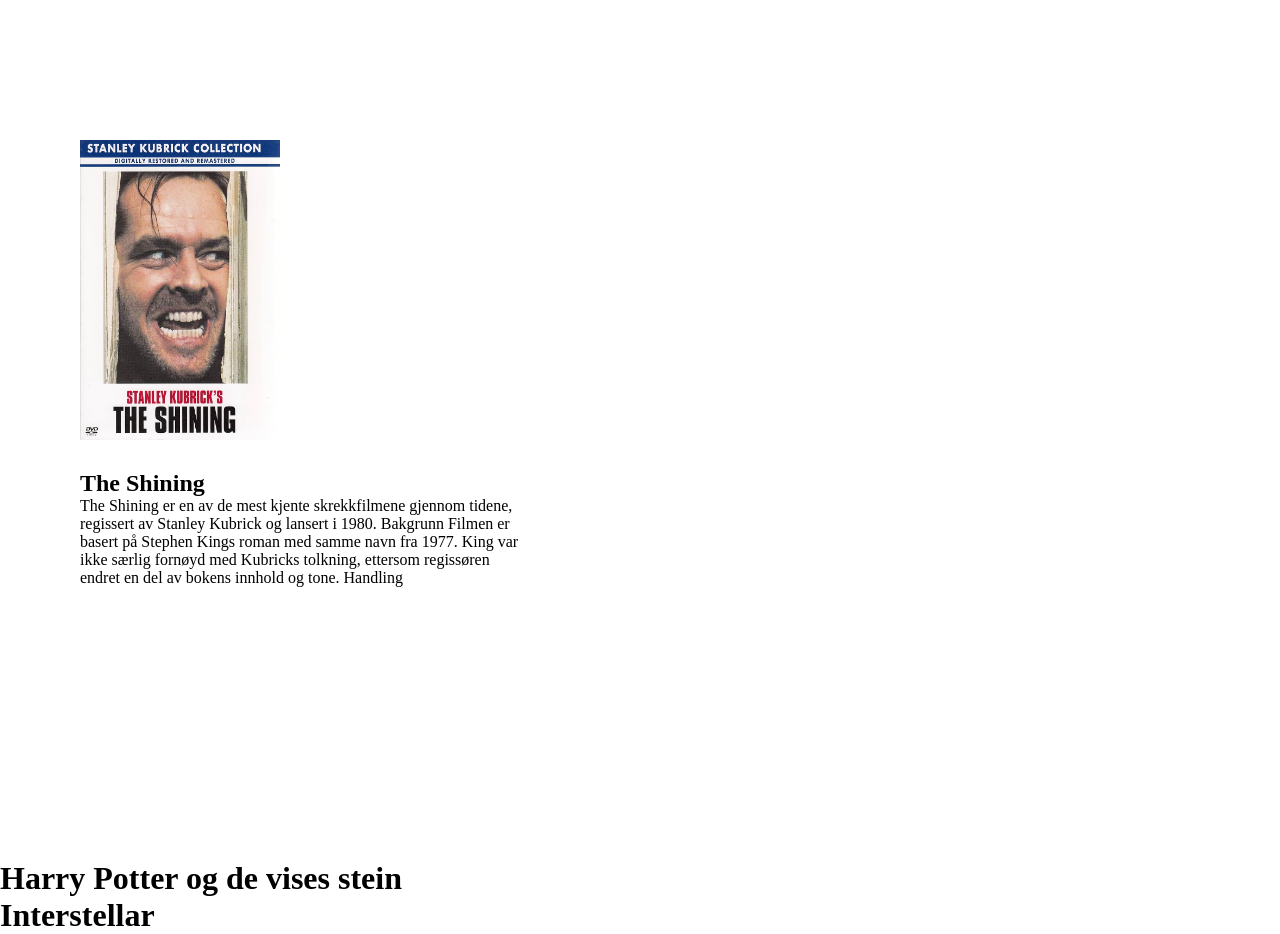
==== anbefalinger.html @ a27c8463 "the shining" ====
<!DOCTYPE html>
<html lang="en">
<head>
  <meta charset="UTF-8">
  <meta name="viewport" content="width=device-width, initial-scale=1.0">
  <link rel="stylesheet" href="style.css">
  <title>Anbefalinger</title>
</head>
<body>
  <section id="side4">
    <header></header>
  <div class="theshining">
  <img class="bildeside2" src="Bilder/theshining.jpg" alt="">
  <H1 class="overskrift2">The Shining</H1>
  <p>The Shining er en av de mest kjente skrekkfilmene gjennom tidene, regissert av Stanley Kubrick og lansert i 1980.
Bakgrunn
Filmen er basert på Stephen Kings roman med samme navn fra 1977. King var ikke særlig fornøyd med Kubricks tolkning, ettersom regissøren endret en del av bokens innhold og tone.
Handling</p>

<p class="displaynone">
Jack Torrance (Jack Nicholson) tar jobben som vintervakt på det avsides Overlook Hotel i Colorado, sammen med kona Wendy (Shelley Duvall) og sønnen Danny. Hotellet er stengt for sesongen, og familien er helt alene. Danny har en overnaturlig evne kalt «the shining» – han kan se syner og kommunisere telepatisk. Etter hvert begynner hotellets mørke fortid og overnaturlige krefter å bryte ned Jacks sinn, med katastrofale følger.
Ikoniske elementer

«Here's Johnny!»-scenen er blitt en av filmhistoriens mest siterte øyeblikk
De to tvillingjentene i gangen er et av skrekkfilmens mest gjenkjennelige bilder
Rommet 237 og sykkelturen gjennom hotellets korridorer
Labyrinten utenfor hotellet

Arv og innflytelse
Filmen regnes som et mesterverk innen psykologisk horror og har hatt enorm innflytelse på popkulturen. Kubricks bruk av Steadicam, symmetrisk komposisjon og atmosfærisk musikk er mye analysert og beundret. I 2019 kom oppfølgerfilmen Doctor Sleep, basert på Kings oppfølgerroman.</p>
  </div>
  </section>


  <h1>Harry Potter og de vises stein</h1>


  <h1>Interstellar</h1>
</body>
</html>
---- style.css ----
@import url('https://fonts.googleapis.com/css2?family=Playfair+Display:ital,wght@0,400..900;1,400..900&display=swap');

* {
  margin: 0;
  padding: 0;
  box-sizing: border-box;
}

img {
  width: 100%;
  display: block;
}

#side1 {
  background-color: #F8AD9D; 
  height: 100vh;
}
nav ul {
  display: flex;
  gap: 70px;
}

nav li {
  list-style: none;
  color: #F08080;
   text-shadow: 1px 2px 8px rgba(180, 60, 60, 0.25);
}

nav a {
  color: white;
}

nav {
  font-size: 20px;
  
}

header {
  color: white;
  padding: 30px;
}

header .container {
  display: flex;
  justify-content: space-between;
  align-items: center;
  font-family: "playwrite";
}

.container {
  max-width: 800px;
  margin: auto;
}

.bilde {
  width: 200px;
  
}

#side2 {
  height: 100vh;
  background-color: #FBC4AB;
}

#side3 {
  height: 100vh;
  background-color: #FFDAB9;
}
.bilder {
  height: 200px;
  width: 160px;
  flex-shrink: 0;
}
.scroll {
  display: flex;
  align-items: center;
  max-width: 950px;
  margin: auto;
  overflow-x: auto;
  border: 2px solid white;
}

.overskrift {
  color:#F08080; 
  justify-content:center ;
  text-align: center;
  font-size: 70px;
  font-family: "Playfair-Display";
  margin-top: 60px;
  margin-bottom: 80px;
  text-shadow: 1px 2px 8px rgba(180, 60, 60, 0.25);
}

.anbefal {
  font-size: 60px;
  justify-content: center;
  text-align: center;
  padding: 50px;
  color:#F08080;
}

.filmer {
  display: flex;
  justify-content: center;
  align-items: center;
  gap: 40px;
  margin-top: 80px;
}

.film {
  width: 300px;
  height: 400px;
  background-color:#FFDAB9;
  border-radius: 20px;
  justify-content: center;
  align-items: center;
  text-align: center;
  color:#F08080; 
}

.film:hover {
  transform: scale(1.08);
}
.favfilm {
  height: 300px;
  width: 200px;
  margin: auto;
  margin-top: 40px;
}

h3 {
  margin-top: 20px;
}

.theshining{
  width: 600px;
  height: 600px;
  margin-bottom: 200px;
  padding: 80px;
  
}
.bildeside2 {
  height: 300px;
  width:200px
}
.overskrift2 {
  margin-top: 30px;
}

.displaynone {
  display: none;
}
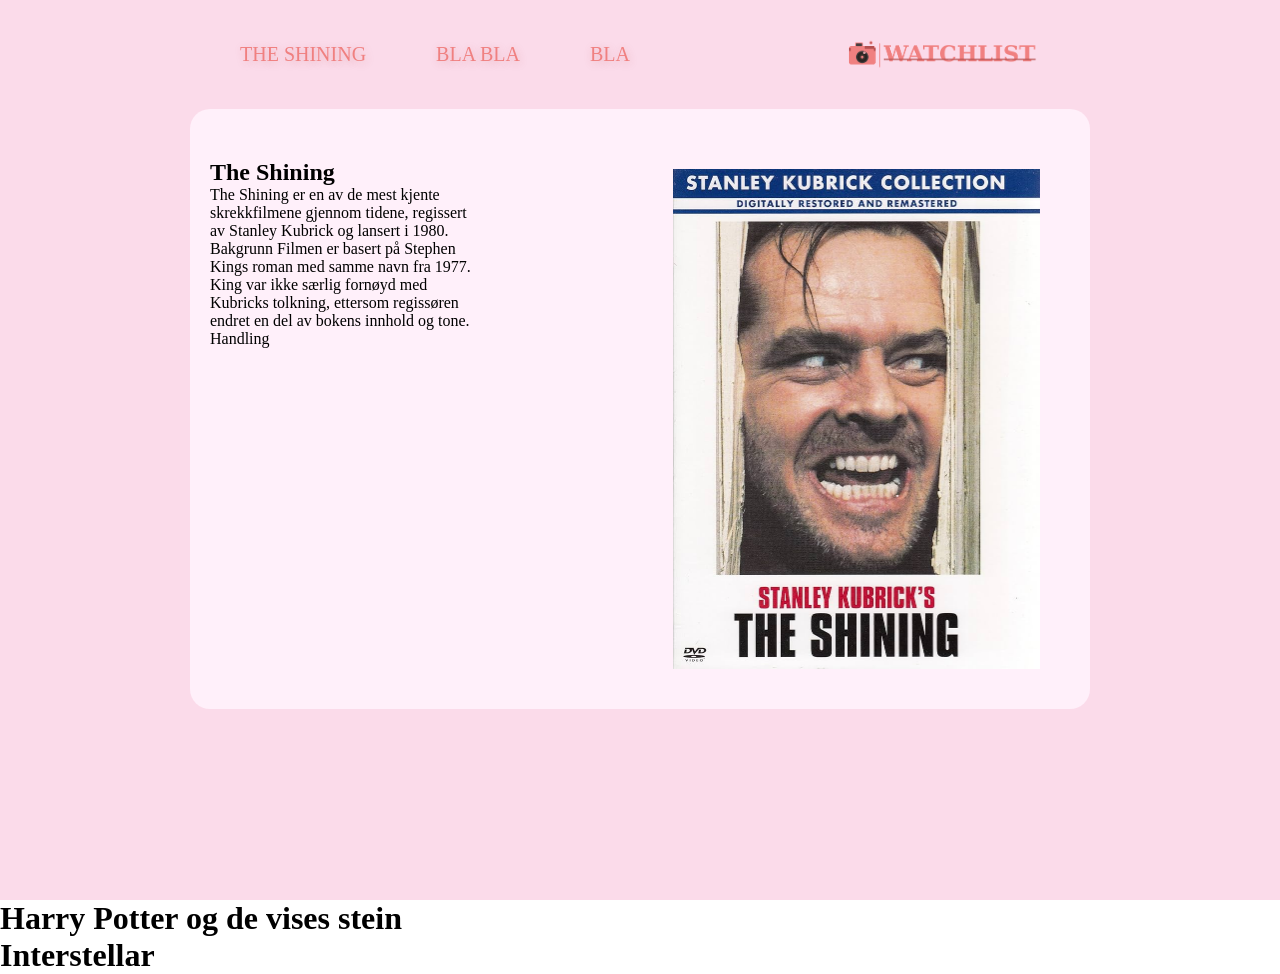
==== commit ab21834e: "the shining" ====
--- a/anbefalinger.html
+++ b/anbefalinger.html
@@ -1,40 +1,66 @@
-<!DOCTYPE html>
+<!doctype html>
 <html lang="en">
-<head>
-  <meta charset="UTF-8">
-  <meta name="viewport" content="width=device-width, initial-scale=1.0">
-  <link rel="stylesheet" href="style.css">
-  <title>Anbefalinger</title>
-</head>
-<body>
-  <section id="side4">
-    <header></header>
-  <div class="theshining">
-  <img class="bildeside2" src="Bilder/theshining.jpg" alt="">
-  <H1 class="overskrift2">The Shining</H1>
-  <p>The Shining er en av de mest kjente skrekkfilmene gjennom tidene, regissert av Stanley Kubrick og lansert i 1980.
-Bakgrunn
-Filmen er basert på Stephen Kings roman med samme navn fra 1977. King var ikke særlig fornøyd med Kubricks tolkning, ettersom regissøren endret en del av bokens innhold og tone.
-Handling</p>
+  <head>
+    <meta charset="UTF-8" />
+    <meta name="viewport" content="width=device-width, initial-scale=1.0" />
+    <link rel="stylesheet" href="style.css" />
+    <title>Anbefalinger</title>
+  </head>
+  <body>
+    <section id="side4">
+      <header>
+        <div class="container">
+          <nav>
+            <ul>
+              <li>THE SHINING</li>
+              <li>BLA BLA</li>
+              <li>BLA</li>
+            </ul>
+          </nav>
+          <div>
+            <img class="bilde" src="Bilder/watchlist_logo_pink.png" />
+          </div>
+        </div>
+      </header>
+      
+      <div class="theshining">
+        <div class="teksten">
+        <h1 class="overskrift2">The Shining</h1>
+        <p>
+          The Shining er en av de mest kjente skrekkfilmene gjennom tidene,
+          regissert av Stanley Kubrick og lansert i 1980. Bakgrunn Filmen er
+          basert på Stephen Kings roman med samme navn fra 1977. King var ikke
+          særlig fornøyd med Kubricks tolkning, ettersom regissøren endret en
+          del av bokens innhold og tone. Handling
+        </p>
+        
+        <p class="displaynone">
+          Jack Torrance (Jack Nicholson) tar jobben som vintervakt på det
+          avsides Overlook Hotel i Colorado, sammen med kona Wendy (Shelley
+          Duvall) og sønnen Danny. Hotellet er stengt for sesongen, og familien
+          er helt alene. Danny har en overnaturlig evne kalt «the shining» – han
+          kan se syner og kommunisere telepatisk. Etter hvert begynner hotellets
+          mørke fortid og overnaturlige krefter å bryte ned Jacks sinn, med
+          katastrofale følger. Ikoniske elementer «Here's Johnny!»-scenen er
+          blitt en av filmhistoriens mest siterte øyeblikk De to tvillingjentene
+          i gangen er et av skrekkfilmens mest gjenkjennelige bilder Rommet 237
+          og sykkelturen gjennom hotellets korridorer Labyrinten utenfor
+          hotellet Arv og innflytelse Filmen regnes som et mesterverk innen
+          psykologisk horror og har hatt enorm innflytelse på popkulturen.
+          Kubricks bruk av Steadicam, symmetrisk komposisjon og atmosfærisk
+          musikk er mye analysert og beundret. I 2019 kom oppfølgerfilmen Doctor
+          Sleep, basert på Kings oppfølgerroman.
+          
+        </p>
+        
+      </div>
+      <img class="bildeside2" src="Bilder/theshining.jpg" alt="" />
+      </div>
+    </section>
 
-<p class="displaynone">
-Jack Torrance (Jack Nicholson) tar jobben som vintervakt på det avsides Overlook Hotel i Colorado, sammen med kona Wendy (Shelley Duvall) og sønnen Danny. Hotellet er stengt for sesongen, og familien er helt alene. Danny har en overnaturlig evne kalt «the shining» – han kan se syner og kommunisere telepatisk. Etter hvert begynner hotellets mørke fortid og overnaturlige krefter å bryte ned Jacks sinn, med katastrofale følger.
-Ikoniske elementer
+    <h1>Harry Potter og de vises stein</h1>
 
-«Here's Johnny!»-scenen er blitt en av filmhistoriens mest siterte øyeblikk
-De to tvillingjentene i gangen er et av skrekkfilmens mest gjenkjennelige bilder
-Rommet 237 og sykkelturen gjennom hotellets korridorer
-Labyrinten utenfor hotellet
-
-Arv og innflytelse
-Filmen regnes som et mesterverk innen psykologisk horror og har hatt enorm innflytelse på popkulturen. Kubricks bruk av Steadicam, symmetrisk komposisjon og atmosfærisk musikk er mye analysert og beundret. I 2019 kom oppfølgerfilmen Doctor Sleep, basert på Kings oppfølgerroman.</p>
-  </div>
-  </section>
-
-
-  <h1>Harry Potter og de vises stein</h1>
-
-
-  <h1>Interstellar</h1>
-</body>
-</html>+    <h1>Interstellar</h1>
+    </div>
+  </body>
+</html>
--- a/style.css
+++ b/style.css
@@ -133,15 +133,22 @@
 }
 
 .theshining{
-  width: 600px;
-  height: 600px;
-  margin-bottom: 200px;
-  padding: 80px;
-  
+  width: 900px;
+  height: 600px; 
+  margin-top: 80px;
+  border-radius: 20px;
+  background-color: rgb(255, 240, 250);
+  padding: 20px;
+  display: flex;
+  margin: auto;
 }
 .bildeside2 {
-  height: 300px;
-  width:200px
+  height: 500px;
+  width:400px;
+  margin-left: 200px;
+  margin-top: 40px;
+  margin-right: 30px;
+  
 }
 .overskrift2 {
   margin-top: 30px;
@@ -149,4 +156,13 @@
 
 .displaynone {
   display: none;
+}
+
+#side4 {
+  background-color: rgb(251, 219, 234);
+  height: 100vh;
+}
+
+.teksten {
+  max-width: 300px;
 }
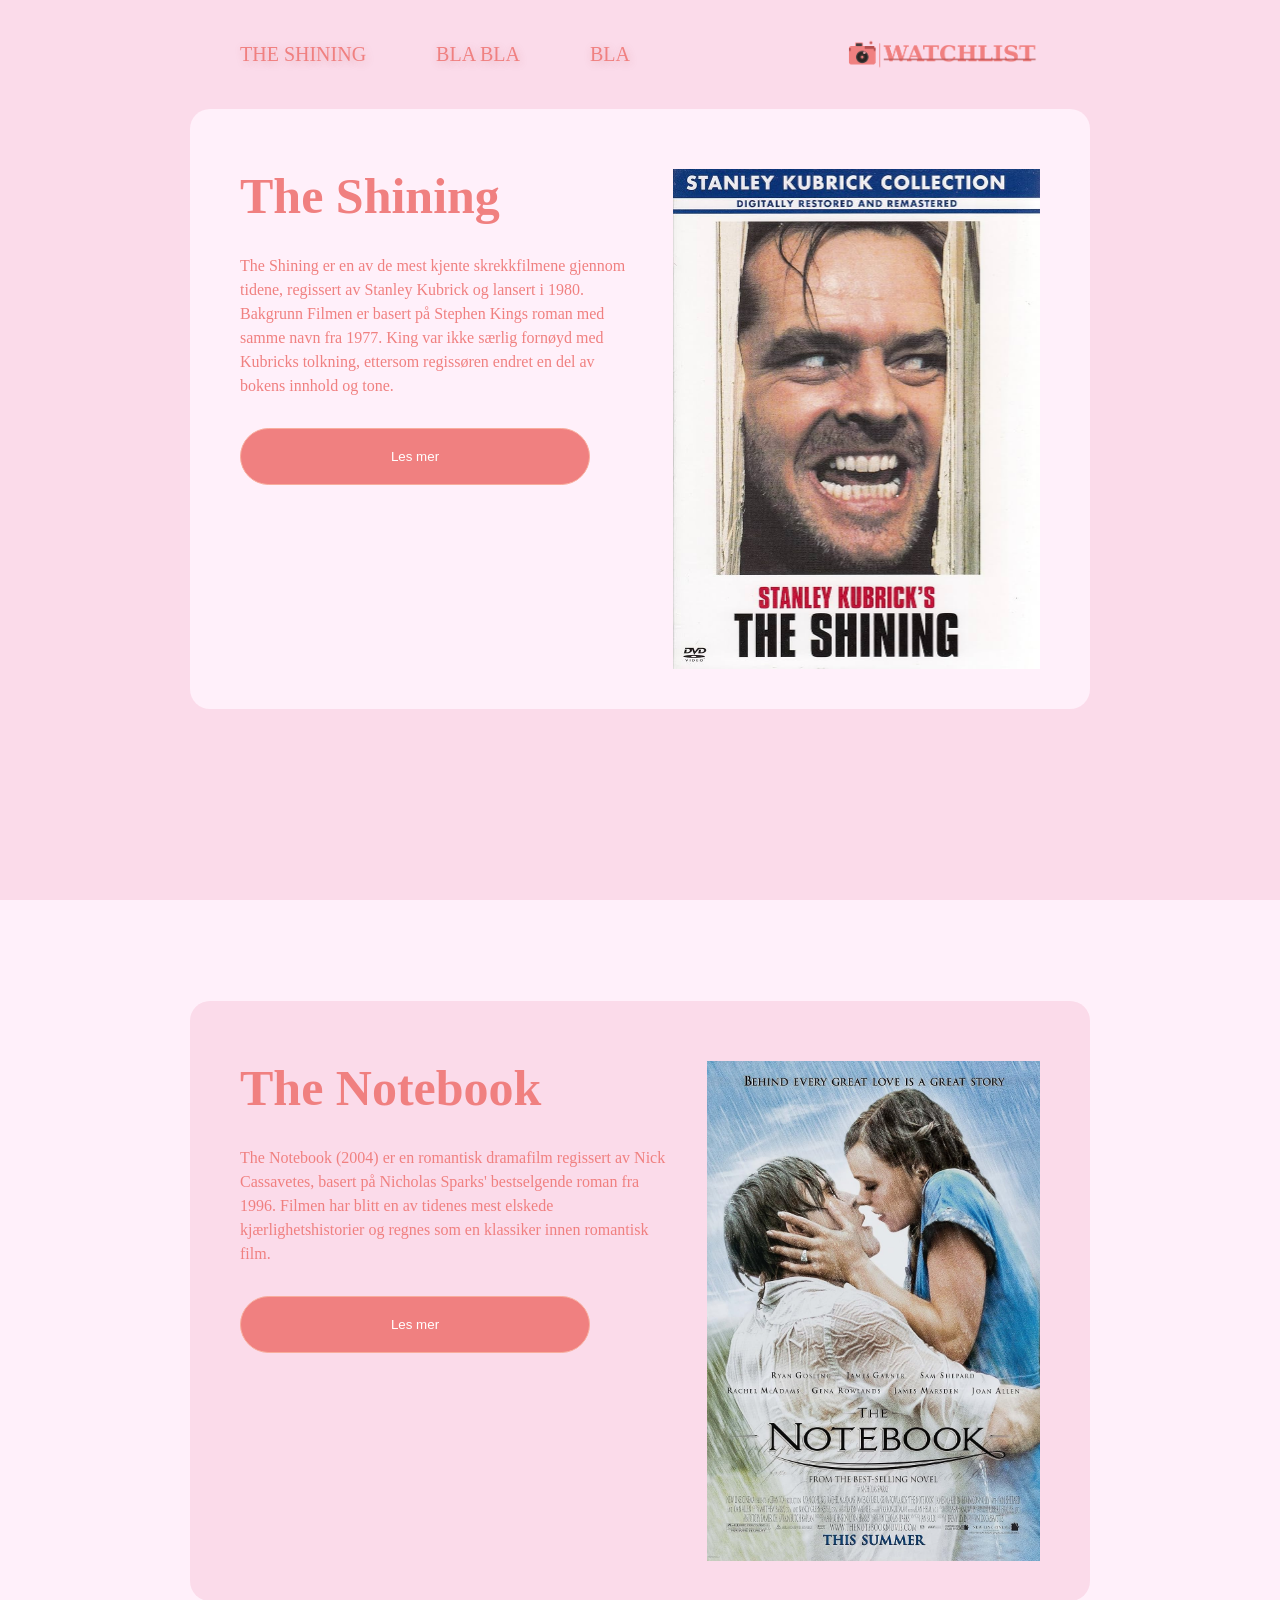
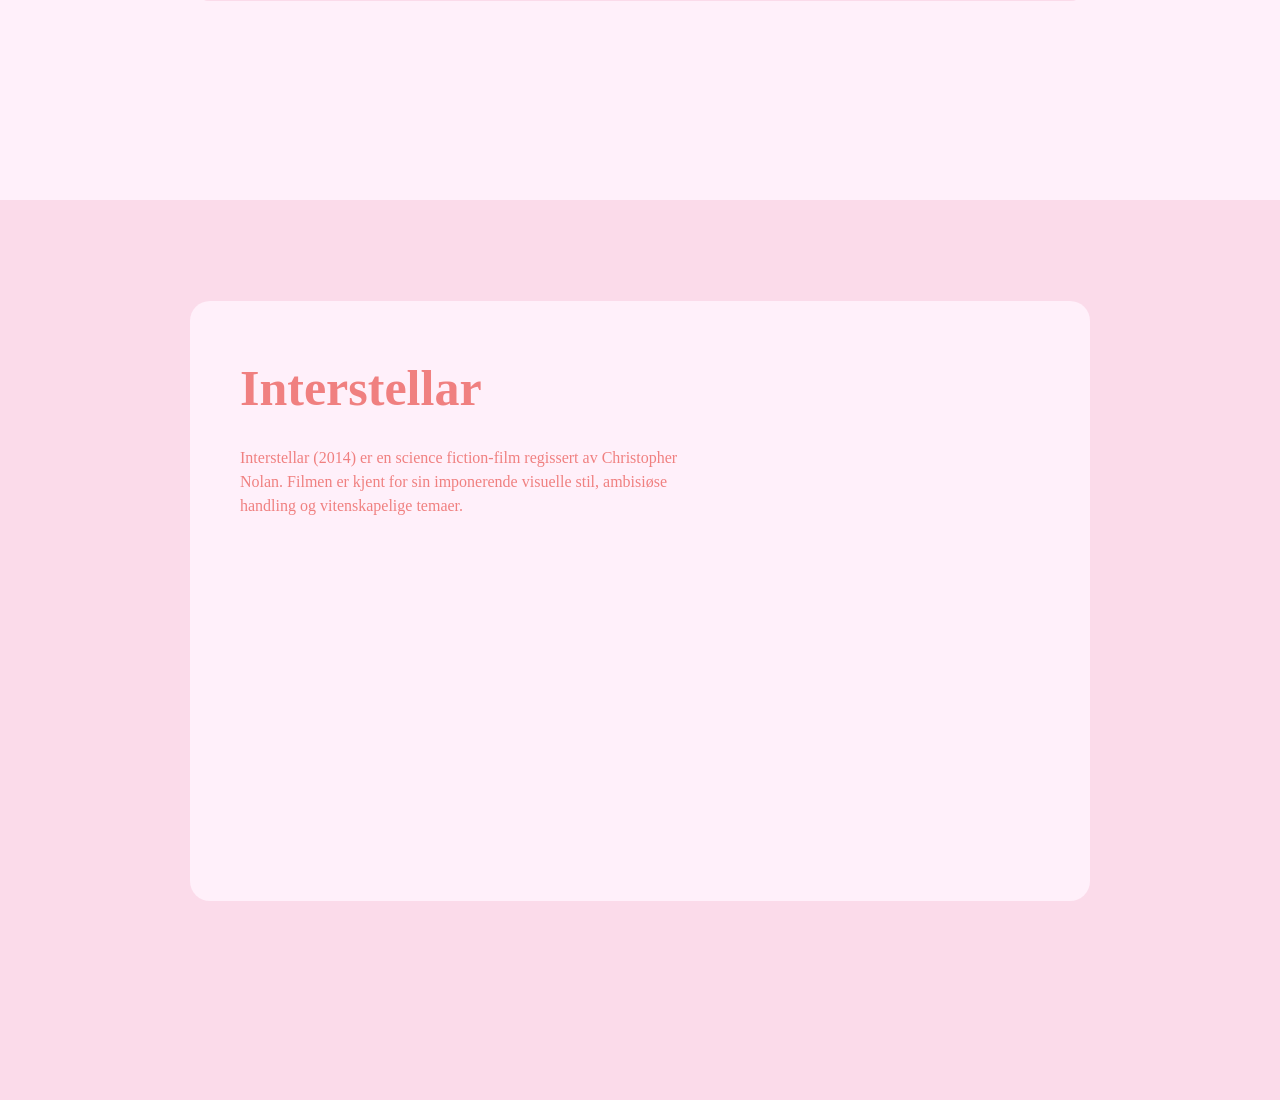
==== commit 20045155: "mine anbefalinger" ====
--- a/anbefalinger.html
+++ b/anbefalinger.html
@@ -22,45 +22,101 @@
           </div>
         </div>
       </header>
-      
+
       <div class="theshining">
         <div class="teksten">
-        <h1 class="overskrift2">The Shining</h1>
-        <p>
-          The Shining er en av de mest kjente skrekkfilmene gjennom tidene,
-          regissert av Stanley Kubrick og lansert i 1980. Bakgrunn Filmen er
-          basert på Stephen Kings roman med samme navn fra 1977. King var ikke
-          særlig fornøyd med Kubricks tolkning, ettersom regissøren endret en
-          del av bokens innhold og tone. Handling
-        </p>
-        
-        <p class="displaynone">
-          Jack Torrance (Jack Nicholson) tar jobben som vintervakt på det
-          avsides Overlook Hotel i Colorado, sammen med kona Wendy (Shelley
-          Duvall) og sønnen Danny. Hotellet er stengt for sesongen, og familien
-          er helt alene. Danny har en overnaturlig evne kalt «the shining» – han
-          kan se syner og kommunisere telepatisk. Etter hvert begynner hotellets
-          mørke fortid og overnaturlige krefter å bryte ned Jacks sinn, med
-          katastrofale følger. Ikoniske elementer «Here's Johnny!»-scenen er
-          blitt en av filmhistoriens mest siterte øyeblikk De to tvillingjentene
-          i gangen er et av skrekkfilmens mest gjenkjennelige bilder Rommet 237
-          og sykkelturen gjennom hotellets korridorer Labyrinten utenfor
-          hotellet Arv og innflytelse Filmen regnes som et mesterverk innen
-          psykologisk horror og har hatt enorm innflytelse på popkulturen.
-          Kubricks bruk av Steadicam, symmetrisk komposisjon og atmosfærisk
-          musikk er mye analysert og beundret. I 2019 kom oppfølgerfilmen Doctor
-          Sleep, basert på Kings oppfølgerroman.
-          
-        </p>
-        
-      </div>
-      <img class="bildeside2" src="Bilder/theshining.jpg" alt="" />
+          <h1 class="overskrift2">The Shining</h1>
+          <p>
+            The Shining er en av de mest kjente skrekkfilmene gjennom tidene,
+            regissert av Stanley Kubrick og lansert i 1980. Bakgrunn Filmen er
+            basert på Stephen Kings roman med samme navn fra 1977. King var ikke
+            særlig fornøyd med Kubricks tolkning, ettersom regissøren endret en
+            del av bokens innhold og tone.
+          </p>
+          <button class="lesmer">Les mer</button>
+
+          <p class="displaynone">
+            Handling: Jack Torrance (Jack Nicholson) tar jobben som vintervakt
+            på det avsides Overlook Hotel i Colorado, sammen med kona Wendy
+            (Shelley Duvall) og sønnen Danny. Hotellet er stengt for sesongen,
+            og familien er helt alene. Danny har en overnaturlig evne kalt «the
+            shining» – han kan se syner og kommunisere telepatisk. Etter hvert
+            begynner hotellets mørke fortid og overnaturlige krefter å bryte ned
+            Jacks sinn, med katastrofale følger. Ikoniske elementer «Here's
+            Johnny!»-scenen er blitt en av filmhistoriens mest siterte øyeblikk
+            De to tvillingjentene i gangen er et av skrekkfilmens mest
+            gjenkjennelige bilder Rommet 237 og sykkelturen gjennom hotellets
+            korridorer Labyrinten utenfor hotellet Arv og innflytelse Filmen
+            regnes som et mesterverk innen psykologisk horror og har hatt enorm
+            innflytelse på popkulturen. Kubricks bruk av Steadicam, symmetrisk
+            komposisjon og atmosfærisk musikk er mye analysert og beundret. I
+            2019 kom oppfølgerfilmen Doctor Sleep, basert på Kings
+            oppfølgerroman.
+          </p>
+        </div>
+        <img class="bildeside2" src="Bilder/theshining.jpg" alt="" />
       </div>
     </section>
 
-    <h1>Harry Potter og de vises stein</h1>
+    <section id="side5">
+      <div class="thenotebook">
+        <div class="teksten">
+          <h1 class="overskrift2">The Notebook</h1>
 
-    <h1>Interstellar</h1>
-    </div>
+          <p>
+            The Notebook (2004) er en romantisk dramafilm regissert av Nick
+            Cassavetes, basert på Nicholas Sparks' bestselgende roman fra 1996.
+            Filmen har blitt en av tidenes mest elskede kjærlighetshistorier og
+            regnes som en klassiker innen romantisk film.
+          </p>
+          <button class="lesmer">Les mer</button>
+          <p class="displaynone">
+            Handling: Historien følger Noah Calhoun og Allie Hamilton, to unge
+            mennesker fra vidt forskjellige samfunnslag som forelsker seg
+            hodestups i hverandre under sommeren 1940 i South Carolina.
+            Forholdet deres møter motstand fra Allies velstående familie, og de
+            skilles. År senere er Allie forlovet med en annen mann – men når hun
+            tilfeldig ser Noah igjen, tvinges hun til å velge mellom fortiden og
+            fremtiden. Filmen veksler mellom fortidens intense
+            kjærlighetshistorie og nåtiden, der en eldre mann leser historien
+            høyt for en dame på et pleiehjem. Skuespillere Hovedrollene spilles
+            av Ryan Gosling og Rachel McAdams, og kjemien mellom dem er blitt
+            legendarisk. James Garner og Gena Rowlands spiller paret i de eldre
+            årene.
+          </p>
+        </div>
+        <img
+          class="bildeside2"
+          src="Bilder/MV5BZjE0ZjgzMzYtMTAxYi00NGMzLThmZDktNzFlMzA2MWRmYWQ0XkEyXkFqcGc@._V1_FMjpg_UX1000_.jpg"
+          alt=""
+        />
+      </div>
+    </section>
+
+    <section id="side6">
+      <div class="interstellar">
+        <div class="teksten">
+          <h1 class="overskrift2">Interstellar</h1>
+          <p>
+            Interstellar (2014) er en science fiction-film regissert av
+            Christopher Nolan. Filmen er kjent for sin imponerende visuelle
+            stil, ambisiøse handling og vitenskapelige temaer.</p>
+            <p class="displaynone">Handling
+            Historien utspiller seg i en nær fremtid der jorden er i ferd med å
+            bli ubeboelig på grunn av matmangel og støvstormer. Cooper, en
+            tidligere NASA-pilot og nå bonde, rekrutteres til en hemmelig
+            romferdsmisjon. Han og et team med astronauter reiser gjennom en
+            ormehull nær Saturn for å lete etter nye planeter menneskeheten kan
+            flytte til – og Cooper må forlate sine egne barn for å redde
+            menneskeheten. Filmen utforsker temaer som kjærlighet, tid og
+            offervilje, og blander spektakulære romscener med dype emosjonelle
+            øyeblikk. Skuespillere Matthew McConaughey spiller hovedrollen som
+            Cooper, med Anne Hathaway, Jessica Chastain og Michael Caine i
+            sentrale roller.</p> 
+          
+        </div>
+        <img src="Bilder/" alt="">
+      </div>
+    </section>
   </body>
 </html>
--- a/style.css
+++ b/style.css
@@ -85,7 +85,7 @@
   justify-content:center ;
   text-align: center;
   font-size: 70px;
-  font-family: "Playfair-Display";
+  font-family: "Playfair Display";
   margin-top: 60px;
   margin-bottom: 80px;
   text-shadow: 1px 2px 8px rgba(180, 60, 60, 0.25);
@@ -145,13 +145,15 @@
 .bildeside2 {
   height: 500px;
   width:400px;
-  margin-left: 200px;
+  margin-left: 30px;
   margin-top: 40px;
   margin-right: 30px;
   
 }
 .overskrift2 {
   margin-top: 30px;
+  margin-bottom: 20px;
+  font-size: 50px;
 }
 
 .displaynone {
@@ -161,8 +163,57 @@
 #side4 {
   background-color: rgb(251, 219, 234);
   height: 100vh;
+ 
 }
 
 .teksten {
-  max-width: 300px;
-}+ color: #F08080;
+ margin-left: 30px;
+ line-height: 1.5;
+}
+
+.lesmer {
+  padding: 20px;
+  border-radius: 40px;
+  background-color: #F08080;
+  color: white;
+  width: 350px;
+  margin-top: 30px;
+  border: solid #F8AD9D 1px;
+  
+}
+.thenotebook{
+  width: 900px;
+  height: 600px; 
+  margin-top: 80px;
+  border-radius: 20px;
+  background-color: rgb(251, 219, 234);
+  padding: 20px;
+  display: flex;
+  margin: auto;
+  margin-top: 100px;
+}
+
+#side5 {
+  height: 100vh;
+  background-color:rgb(255, 240, 250);
+  padding-top:1px ;
+}
+ #side6 {
+  height: 100vh;
+  background-color:rgb(251, 219, 234);
+  padding-top:1px ;
+ }
+ .interstellar{
+  width: 900px;
+  height: 600px; 
+  margin-top: 80px;
+  border-radius: 20px;
+  background-color:rgb(255, 240, 250) ;
+  padding: 20px;
+  display: flex;
+  margin: auto;
+  margin-top: 100px;
+}
+
+
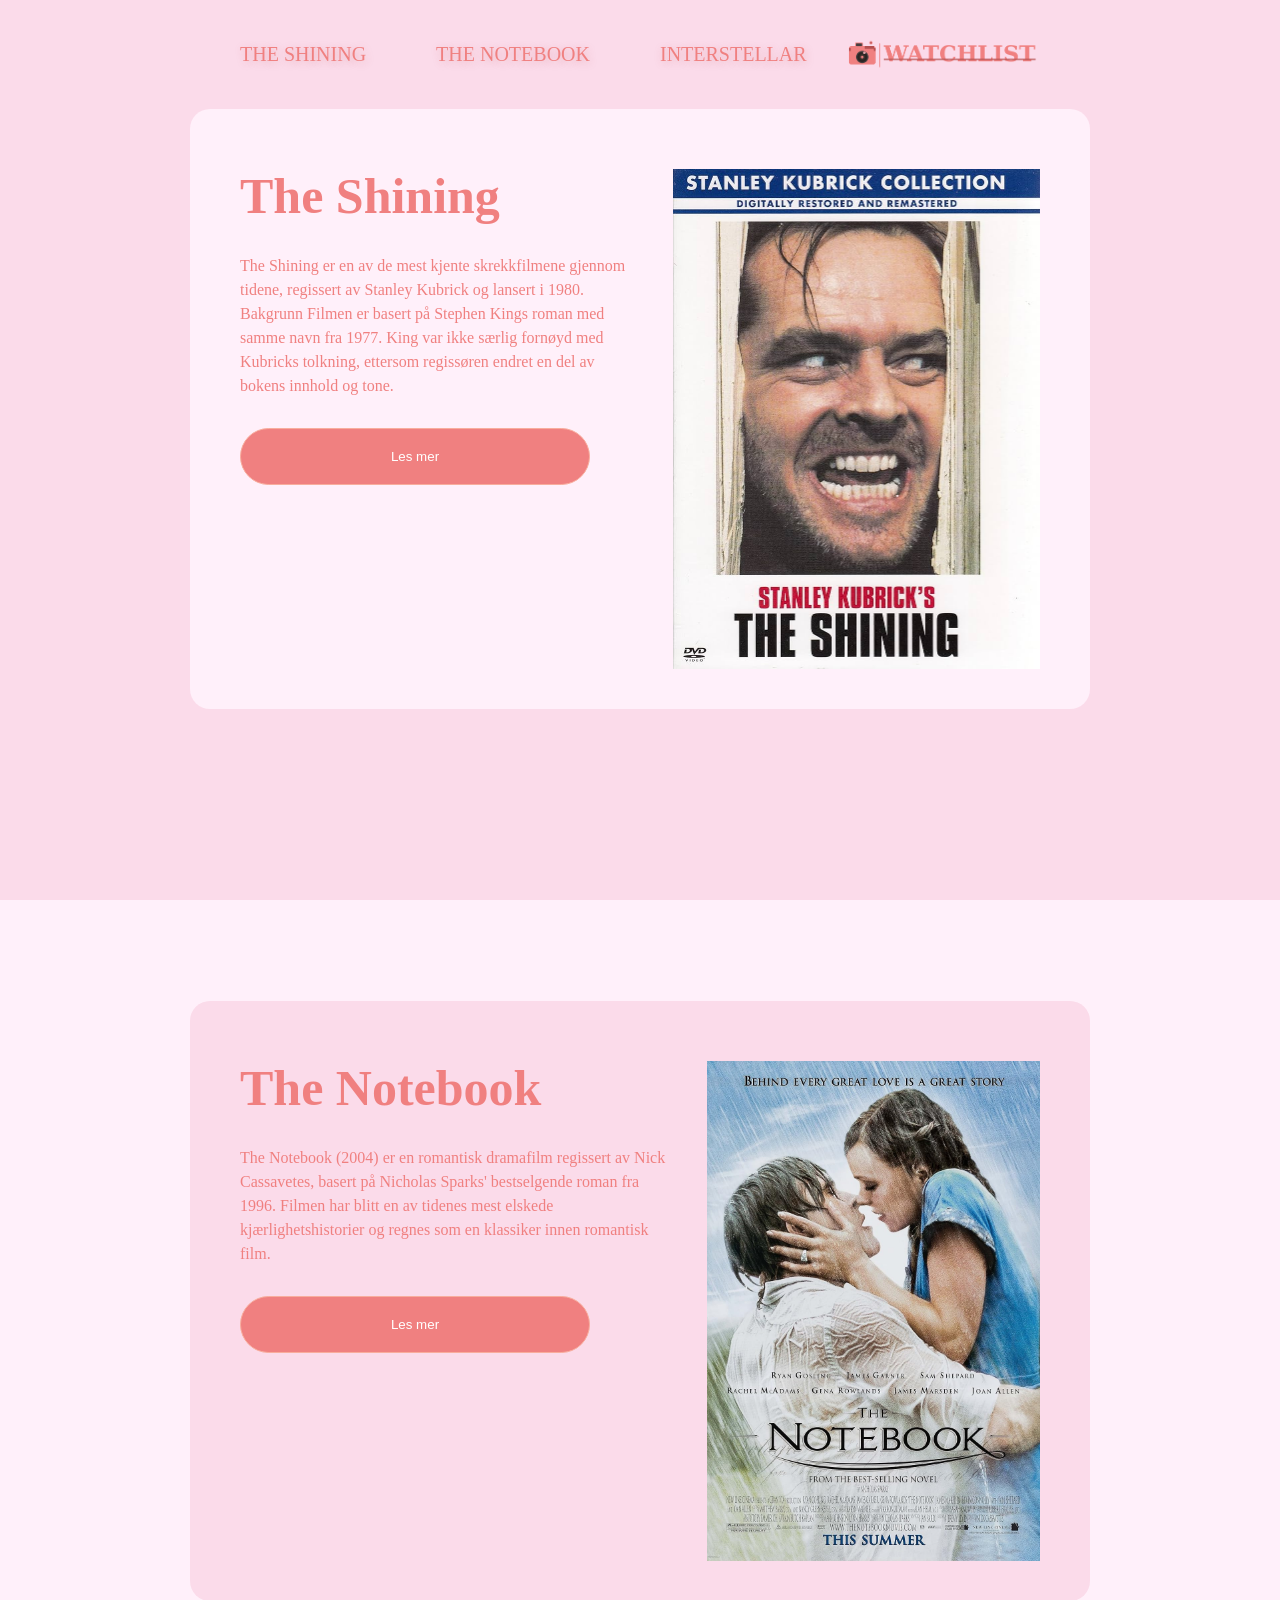
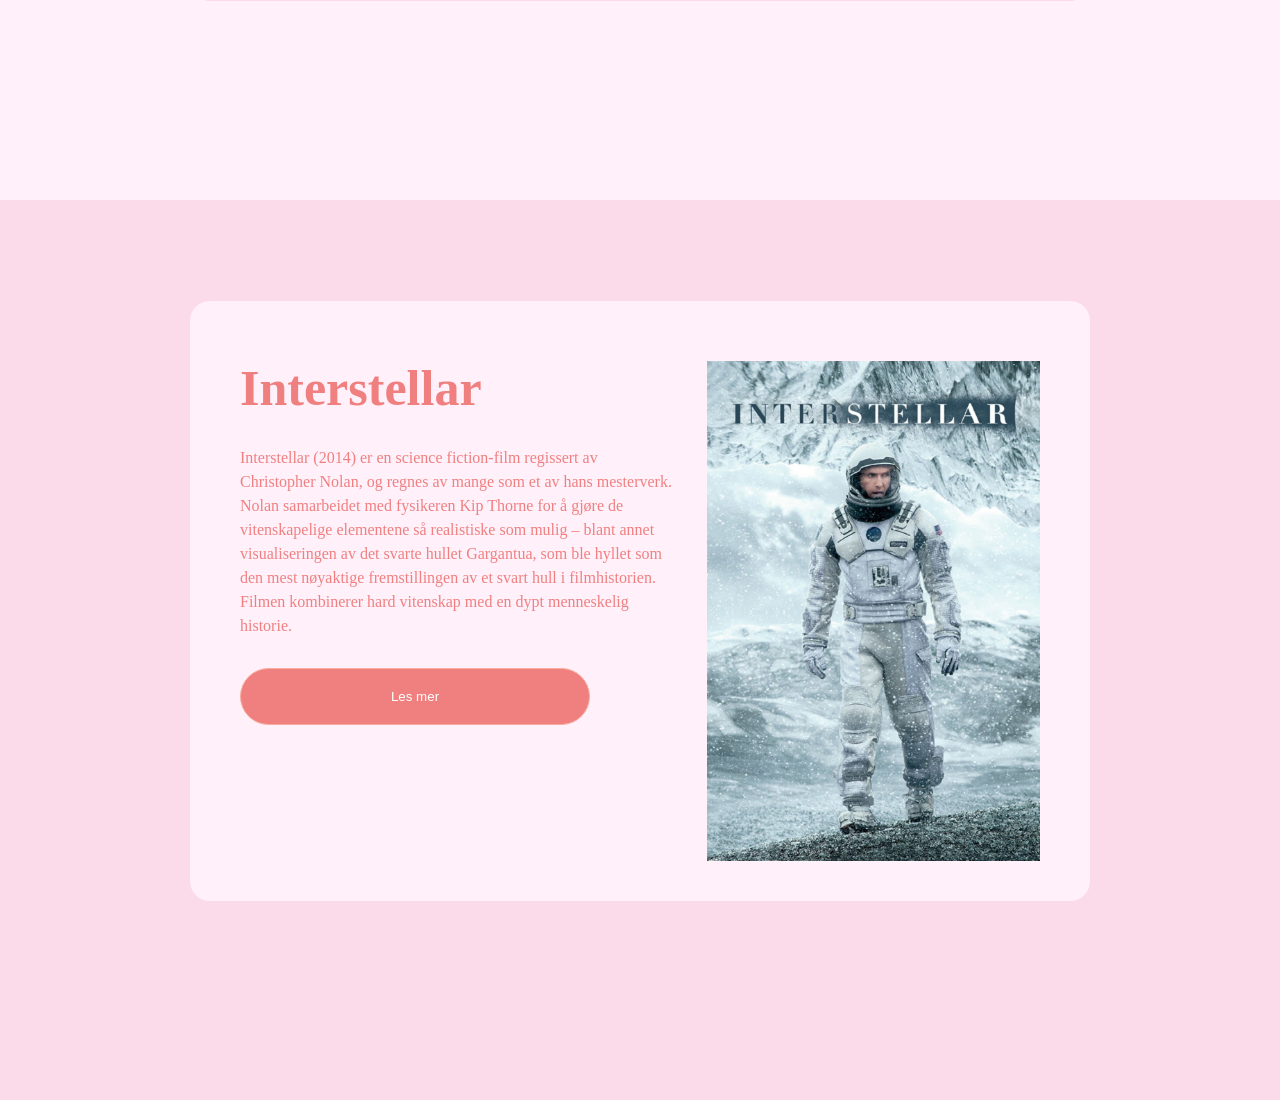
==== commit e66f14f0: "vet ikke" ====
--- a/anbefalinger.html
+++ b/anbefalinger.html
@@ -8,13 +8,13 @@
   </head>
   <body>
     <section id="side4">
-      <header>
+      <header>    
         <div class="container">
           <nav>
             <ul>
               <li>THE SHINING</li>
-              <li>BLA BLA</li>
-              <li>BLA</li>
+              <li>THE NOTEBOOK</li>
+              <li>INTERSTELLAR</li>
             </ul>
           </nav>
           <div>
@@ -99,24 +99,31 @@
           <h1 class="overskrift2">Interstellar</h1>
           <p>
             Interstellar (2014) er en science fiction-film regissert av
-            Christopher Nolan. Filmen er kjent for sin imponerende visuelle
-            stil, ambisiøse handling og vitenskapelige temaer.</p>
-            <p class="displaynone">Handling
-            Historien utspiller seg i en nær fremtid der jorden er i ferd med å
-            bli ubeboelig på grunn av matmangel og støvstormer. Cooper, en
-            tidligere NASA-pilot og nå bonde, rekrutteres til en hemmelig
-            romferdsmisjon. Han og et team med astronauter reiser gjennom en
-            ormehull nær Saturn for å lete etter nye planeter menneskeheten kan
-            flytte til – og Cooper må forlate sine egne barn for å redde
-            menneskeheten. Filmen utforsker temaer som kjærlighet, tid og
-            offervilje, og blander spektakulære romscener med dype emosjonelle
-            øyeblikk. Skuespillere Matthew McConaughey spiller hovedrollen som
-            Cooper, med Anne Hathaway, Jessica Chastain og Michael Caine i
-            sentrale roller.</p> 
-          
+            Christopher Nolan, og regnes av mange som et av hans mesterverk.
+            Nolan samarbeidet med fysikeren Kip Thorne for å gjøre de
+            vitenskapelige elementene så realistiske som mulig – blant annet
+            visualiseringen av det svarte hullet Gargantua, som ble hyllet som
+            den mest nøyaktige fremstillingen av et svart hull i filmhistorien.
+            Filmen kombinerer hard vitenskap med en dypt menneskelig historie.
+          </p>
+          <button class="lesmer">Les mer</button>
+          <p class="displaynone">
+            Handling Historien utspiller seg i en nær fremtid der jorden er i
+            ferd med å bli ubeboelig på grunn av matmangel og støvstormer.
+            Cooper, en tidligere NASA-pilot og nå bonde, rekrutteres til en
+            hemmelig romferdsmisjon. Han og et team med astronauter reiser
+            gjennom en ormehull nær Saturn for å lete etter nye planeter
+            menneskeheten kan flytte til – og Cooper må forlate sine egne barn
+            for å redde menneskeheten. Filmen utforsker temaer som kjærlighet,
+            tid og offervilje, og blander spektakulære romscener med dype
+            emosjonelle øyeblikk. Skuespillere Matthew McConaughey spiller
+            hovedrollen som Cooper, med Anne Hathaway, Jessica Chastain og
+            Michael Caine i sentrale roller.
+          </p>
         </div>
-        <img src="Bilder/" alt="">
+        <img class="bildeside2" src="Bilder/p10543523_p_v8_as.jpg" alt="" />
       </div>
     </section>
+    
   </body>
 </html>
--- a/style.css
+++ b/style.css
@@ -54,8 +54,8 @@
 
 .bilde {
   width: 200px;
-  
-}
+}
+
 
 #side2 {
   height: 100vh;
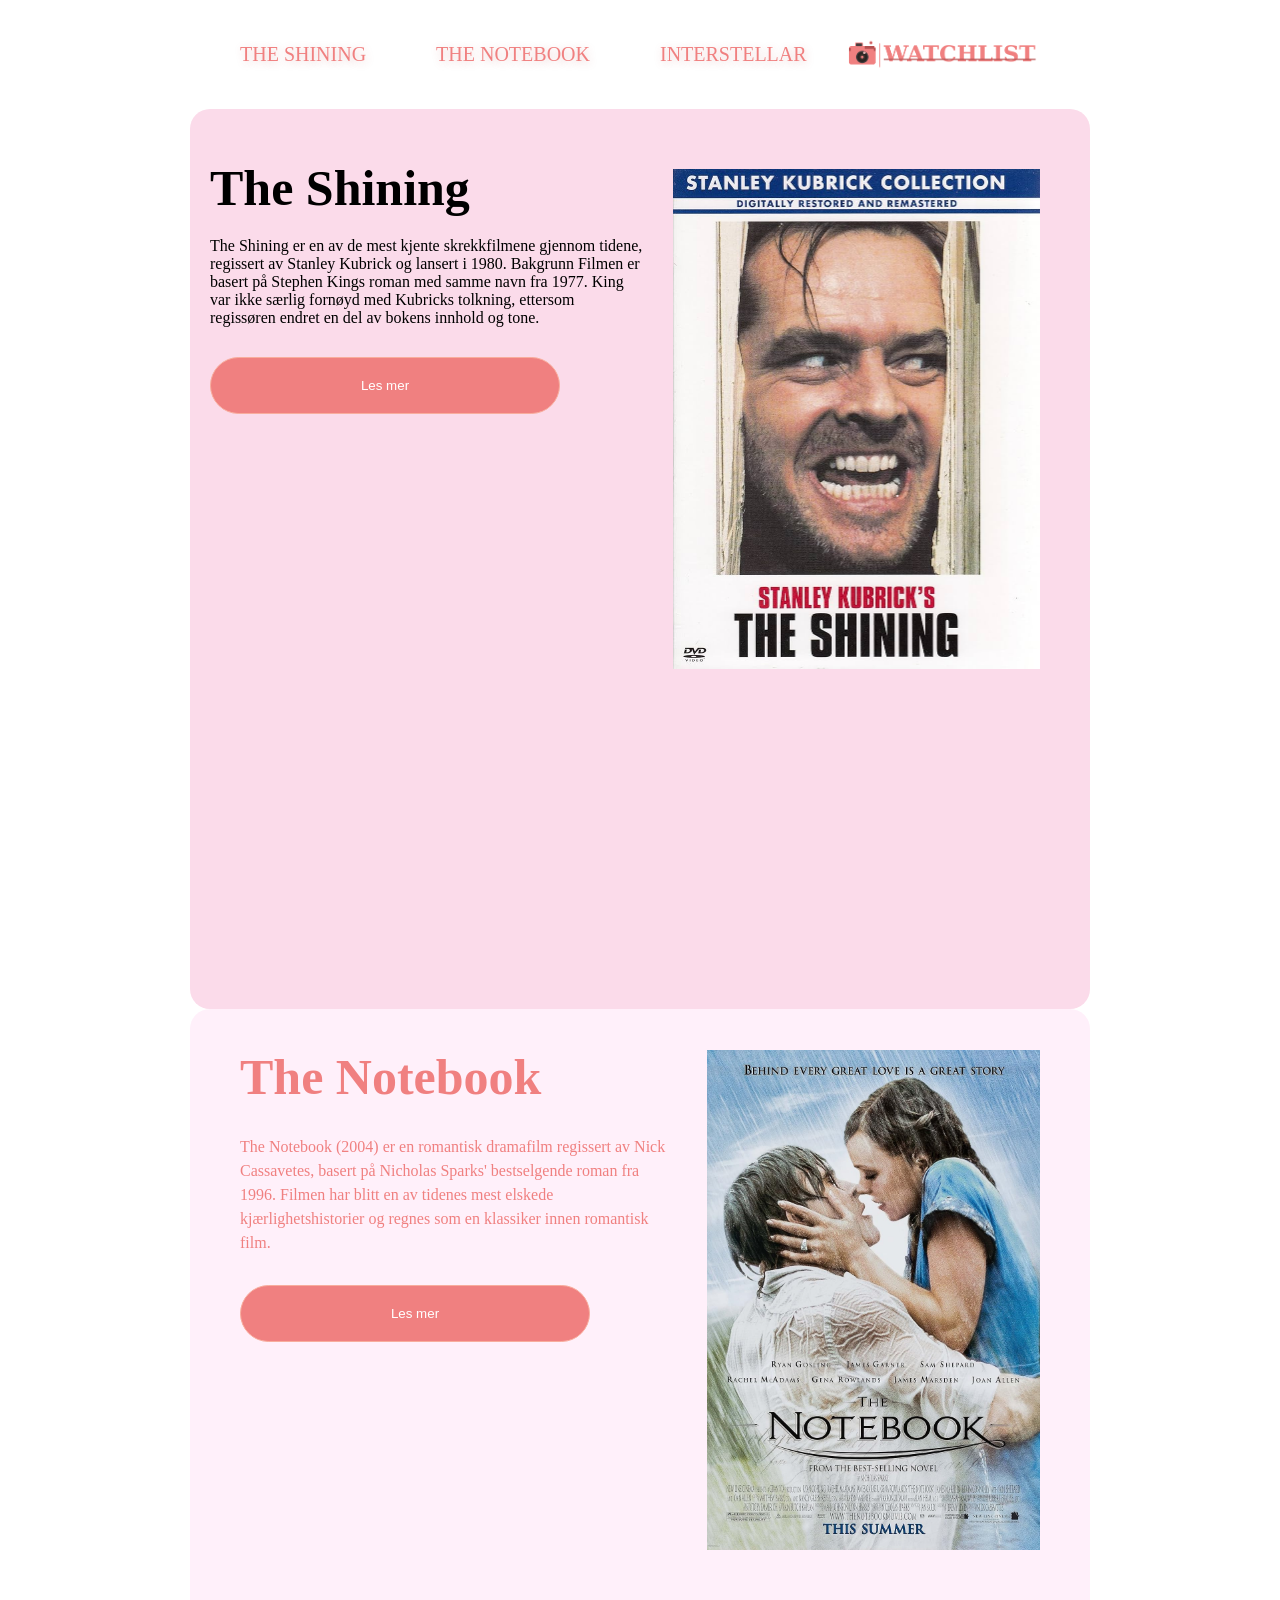
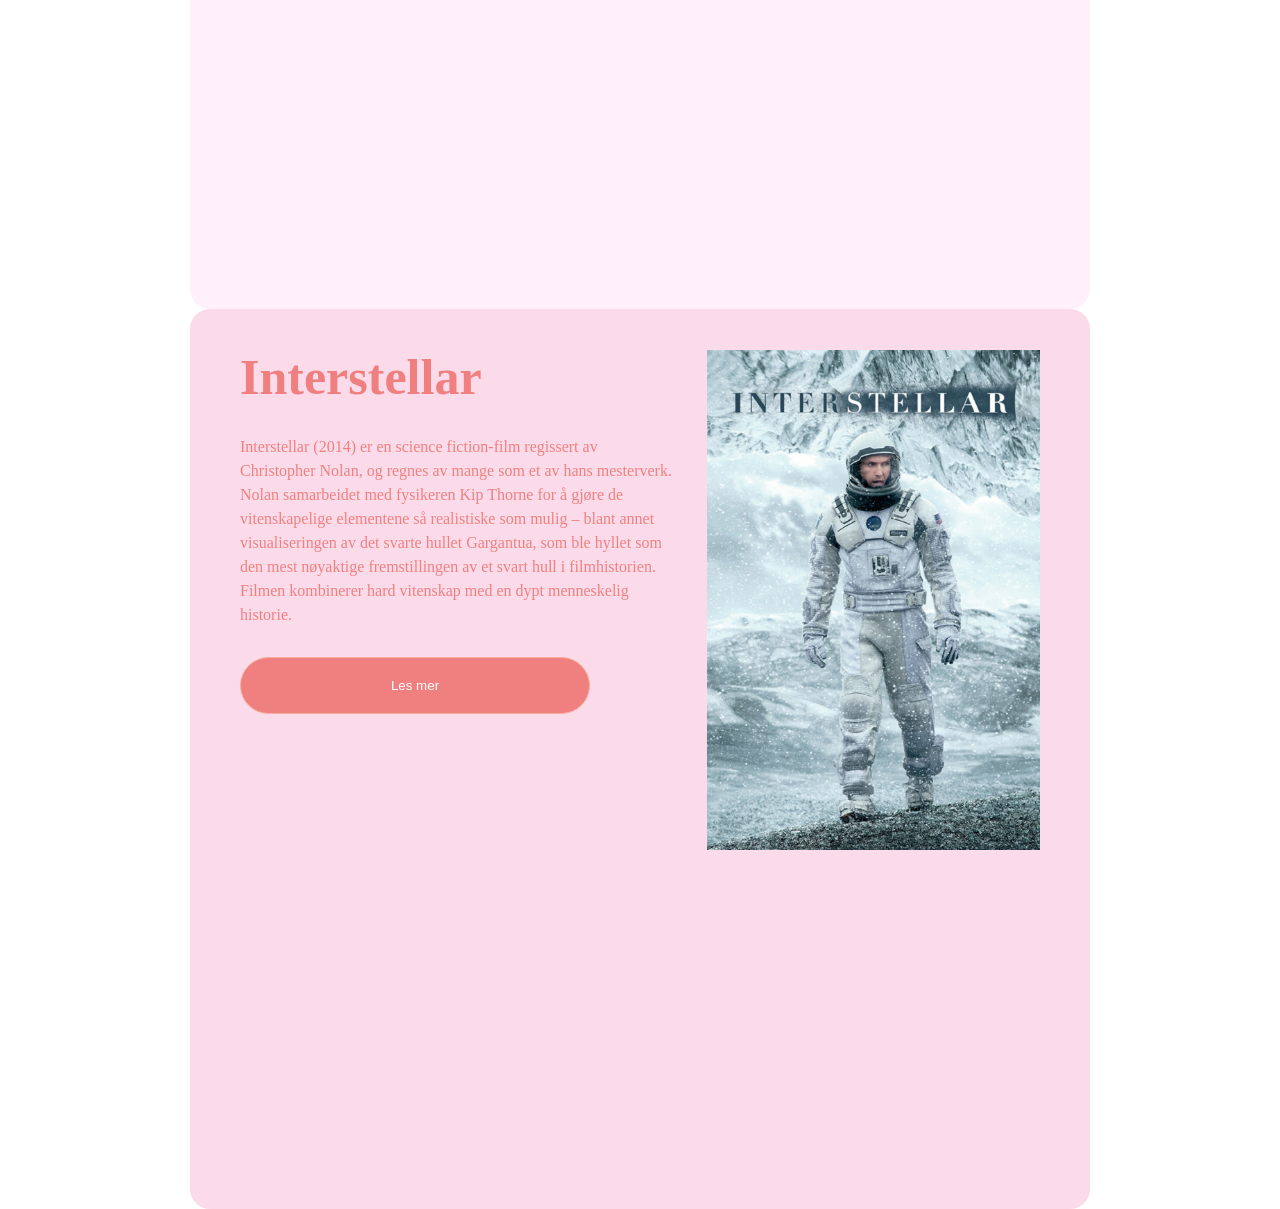
==== commit e78216b8: "idunno" ====
--- a/anbefalinger.html
+++ b/anbefalinger.html
@@ -6,124 +6,130 @@
     <link rel="stylesheet" href="style.css" />
     <title>Anbefalinger</title>
   </head>
-  <body>
+  <body class="anbefalinger">
+    <header>
+      <div class="container">
+        <nav>
+          <ul>
+            <li><a href="#side4">THE SHINING</a></li>
+            <li><a href="#side5">THE NOTEBOOK</a></li>
+            <li><a href="#side6">INTERSTELLAR</a></li>
+          </ul>
+        </nav>
+        <div>
+          <img class="bilde" src="Bilder/watchlist_logo_pink.png" />
+        </div>
+      </div>
+    </header>
     <section id="side4">
-      <header>    
-        <div class="container">
-          <nav>
-            <ul>
-              <li>THE SHINING</li>
-              <li>THE NOTEBOOK</li>
-              <li>INTERSTELLAR</li>
-            </ul>
-          </nav>
-          <div>
-            <img class="bilde" src="Bilder/watchlist_logo_pink.png" />
-          </div>
-        </div>
-      </header>
+      <div class="theshining">
+        <h1 class="overskrift2">The Shining</h1>
+        <p>
+          The Shining er en av de mest kjente skrekkfilmene gjennom tidene,
+          regissert av Stanley Kubrick og lansert i 1980. Bakgrunn Filmen er
+          basert på Stephen Kings roman med samme navn fra 1977. King var ikke
+          særlig fornøyd med Kubricks tolkning, ettersom regissøren endret en
+          del av bokens innhold og tone.
+        </p>
 
-      <div class="theshining">
-        <div class="teksten">
-          <h1 class="overskrift2">The Shining</h1>
-          <p>
-            The Shining er en av de mest kjente skrekkfilmene gjennom tidene,
-            regissert av Stanley Kubrick og lansert i 1980. Bakgrunn Filmen er
-            basert på Stephen Kings roman med samme navn fra 1977. King var ikke
-            særlig fornøyd med Kubricks tolkning, ettersom regissøren endret en
-            del av bokens innhold og tone.
-          </p>
-          <button class="lesmer">Les mer</button>
-
-          <p class="displaynone">
-            Handling: Jack Torrance (Jack Nicholson) tar jobben som vintervakt
-            på det avsides Overlook Hotel i Colorado, sammen med kona Wendy
-            (Shelley Duvall) og sønnen Danny. Hotellet er stengt for sesongen,
-            og familien er helt alene. Danny har en overnaturlig evne kalt «the
-            shining» – han kan se syner og kommunisere telepatisk. Etter hvert
-            begynner hotellets mørke fortid og overnaturlige krefter å bryte ned
-            Jacks sinn, med katastrofale følger. Ikoniske elementer «Here's
-            Johnny!»-scenen er blitt en av filmhistoriens mest siterte øyeblikk
-            De to tvillingjentene i gangen er et av skrekkfilmens mest
-            gjenkjennelige bilder Rommet 237 og sykkelturen gjennom hotellets
-            korridorer Labyrinten utenfor hotellet Arv og innflytelse Filmen
-            regnes som et mesterverk innen psykologisk horror og har hatt enorm
-            innflytelse på popkulturen. Kubricks bruk av Steadicam, symmetrisk
-            komposisjon og atmosfærisk musikk er mye analysert og beundret. I
-            2019 kom oppfølgerfilmen Doctor Sleep, basert på Kings
-            oppfølgerroman.
-          </p>
-        </div>
-        <img class="bildeside2" src="Bilder/theshining.jpg" alt="" />
+        <p class="displaynone">
+          Jack Torrance (Jack Nicholson) tar jobben som vintervakt på det
+          avsides Overlook Hotel i Colorado, sammen med kona Wendy (Shelley
+          Duvall) og sønnen Danny. Hotellet er stengt for sesongen, og familien
+          er helt alene. Danny har en overnaturlig evne kalt «the shining» – han
+          kan se syner og kommunisere telepatisk. Etter hvert begynner hotellets
+          mørke fortid og overnaturlige krefter å bryte ned Jacks sinn, med
+          katastrofale følger. Ikoniske elementer «Here's Johnny!»-scenen er
+          blitt en av filmhistoriens mest siterte øyeblikk De to tvillingjentene
+          i gangen er et av skrekkfilmens mest gjenkjennelige bilder Rommet 237
+          og sykkelturen gjennom hotellets korridorer Labyrinten utenfor
+          hotellet Arv og innflytelse Filmen regnes som et mesterverk innen
+          psykologisk horror og har hatt enorm innflytelse på popkulturen.
+        </p>
+        <button class="lesmer">Les mer</button>
       </div>
+      <img class="bildeside2" src="Bilder/theshining.jpg" alt="" />
     </section>
 
-    <section id="side5">
-      <div class="thenotebook">
-        <div class="teksten">
-          <h1 class="overskrift2">The Notebook</h1>
+    <section id="side5" class="thenotebook">
+      <div class="teksten">
+        <h1 class="overskrift2">The Notebook</h1>
 
-          <p>
-            The Notebook (2004) er en romantisk dramafilm regissert av Nick
-            Cassavetes, basert på Nicholas Sparks' bestselgende roman fra 1996.
-            Filmen har blitt en av tidenes mest elskede kjærlighetshistorier og
-            regnes som en klassiker innen romantisk film.
-          </p>
-          <button class="lesmer">Les mer</button>
-          <p class="displaynone">
-            Handling: Historien følger Noah Calhoun og Allie Hamilton, to unge
-            mennesker fra vidt forskjellige samfunnslag som forelsker seg
-            hodestups i hverandre under sommeren 1940 i South Carolina.
-            Forholdet deres møter motstand fra Allies velstående familie, og de
-            skilles. År senere er Allie forlovet med en annen mann – men når hun
-            tilfeldig ser Noah igjen, tvinges hun til å velge mellom fortiden og
-            fremtiden. Filmen veksler mellom fortidens intense
-            kjærlighetshistorie og nåtiden, der en eldre mann leser historien
-            høyt for en dame på et pleiehjem. Skuespillere Hovedrollene spilles
-            av Ryan Gosling og Rachel McAdams, og kjemien mellom dem er blitt
-            legendarisk. James Garner og Gena Rowlands spiller paret i de eldre
-            årene.
-          </p>
-        </div>
-        <img
-          class="bildeside2"
-          src="Bilder/MV5BZjE0ZjgzMzYtMTAxYi00NGMzLThmZDktNzFlMzA2MWRmYWQ0XkEyXkFqcGc@._V1_FMjpg_UX1000_.jpg"
-          alt=""
-        />
+        <p>
+          The Notebook (2004) er en romantisk dramafilm regissert av Nick
+          Cassavetes, basert på Nicholas Sparks' bestselgende roman fra 1996.
+          Filmen har blitt en av tidenes mest elskede kjærlighetshistorier og
+          regnes som en klassiker innen romantisk film.
+        </p>
+
+        <p class="displaynone">
+          Historien følger Noah Calhoun og Allie Hamilton, to unge mennesker fra
+          vidt forskjellige samfunnslag som forelsker seg hodestups i hverandre
+          under sommeren 1940 i South Carolina. Forholdet deres møter motstand
+          fra Allies velstående familie, og de skilles. År senere er Allie
+          forlovet med en annen mann – men når hun tilfeldig ser Noah igjen,
+          tvinges hun til å velge mellom fortiden og fremtiden. Filmen veksler
+          mellom fortidens intense kjærlighetshistorie og nåtiden, der en eldre
+          mann leser historien høyt for en dame på et pleiehjem. Skuespillere
+          Hovedrollene spilles av Ryan Gosling og Rachel McAdams, og kjemien
+          mellom dem er blitt legendarisk. James Garner og Gena Rowlands spiller
+          paret i de eldre årene.
+        </p>
+        <button class="lesmer">Les mer</button>
       </div>
+      <img
+        class="bildeside2"
+        src="Bilder/MV5BZjE0ZjgzMzYtMTAxYi00NGMzLThmZDktNzFlMzA2MWRmYWQ0XkEyXkFqcGc@._V1_FMjpg_UX1000_.jpg"
+        alt=""
+      />
     </section>
 
-    <section id="side6">
-      <div class="interstellar">
-        <div class="teksten">
-          <h1 class="overskrift2">Interstellar</h1>
-          <p>
-            Interstellar (2014) er en science fiction-film regissert av
-            Christopher Nolan, og regnes av mange som et av hans mesterverk.
-            Nolan samarbeidet med fysikeren Kip Thorne for å gjøre de
-            vitenskapelige elementene så realistiske som mulig – blant annet
-            visualiseringen av det svarte hullet Gargantua, som ble hyllet som
-            den mest nøyaktige fremstillingen av et svart hull i filmhistorien.
-            Filmen kombinerer hard vitenskap med en dypt menneskelig historie.
-          </p>
-          <button class="lesmer">Les mer</button>
-          <p class="displaynone">
-            Handling Historien utspiller seg i en nær fremtid der jorden er i
-            ferd med å bli ubeboelig på grunn av matmangel og støvstormer.
-            Cooper, en tidligere NASA-pilot og nå bonde, rekrutteres til en
-            hemmelig romferdsmisjon. Han og et team med astronauter reiser
-            gjennom en ormehull nær Saturn for å lete etter nye planeter
-            menneskeheten kan flytte til – og Cooper må forlate sine egne barn
-            for å redde menneskeheten. Filmen utforsker temaer som kjærlighet,
-            tid og offervilje, og blander spektakulære romscener med dype
-            emosjonelle øyeblikk. Skuespillere Matthew McConaughey spiller
-            hovedrollen som Cooper, med Anne Hathaway, Jessica Chastain og
-            Michael Caine i sentrale roller.
-          </p>
-        </div>
-        <img class="bildeside2" src="Bilder/p10543523_p_v8_as.jpg" alt="" />
+    <section id="side6" class="interstellar">
+      <div class="teksten">
+        <h1 class="overskrift2">Interstellar</h1>
+        <p>
+          Interstellar (2014) er en science fiction-film regissert av
+          Christopher Nolan, og regnes av mange som et av hans mesterverk. Nolan
+          samarbeidet med fysikeren Kip Thorne for å gjøre de vitenskapelige
+          elementene så realistiske som mulig – blant annet visualiseringen av
+          det svarte hullet Gargantua, som ble hyllet som den mest nøyaktige
+          fremstillingen av et svart hull i filmhistorien. Filmen kombinerer
+          hard vitenskap med en dypt menneskelig historie.
+        </p>
+
+        <p class="displaynone">
+          Historien utspiller seg i en nær fremtid der jorden er i ferd med å
+          bli ubeboelig på grunn av matmangel og støvstormer. Cooper, en
+          tidligere NASA-pilot og nå bonde, rekrutteres til en hemmelig
+          romferdsmisjon. Han og et team med astronauter reiser gjennom en
+          ormehull nær Saturn for å lete etter nye planeter menneskeheten kan
+          flytte til – og Cooper må forlate sine egne barn for å redde
+          menneskeheten. Filmen utforsker temaer som kjærlighet, tid og
+          offervilje, og blander spektakulære romscener med dype emosjonelle
+          øyeblikk. Skuespillere Matthew McConaughey spiller hovedrollen som
+          Cooper, med Anne Hathaway, Jessica Chastain og Michael Caine i
+          sentrale roller.
+        </p>
+        <button class="lesmer">Les mer</button>
       </div>
+      <img class="bildeside2" src="Bilder/p10543523_p_v8_as.jpg" alt="" />
     </section>
-    
+    <script>
+      const knapper = document.querySelectorAll(".lesmer");
+
+      knapper.forEach(function (knapp) {
+        knapp.addEventListener("click", function () {
+          const skjultTekst = knapp.previousElementSibling;
+
+          if (skjultTekst.classList.contains("displaynone")) {
+            skjultTekst.classList.remove("displaynone");
+            knapp.textContent = "Les mindre";
+          } else {
+            skjultTekst.classList.add("displaynone");
+            knapp.textContent = "Les mer";
+          }
+        });
+      });
+    </script>
   </body>
 </html>
--- a/style.css
+++ b/style.css
@@ -1,4 +1,4 @@
-@import url('https://fonts.googleapis.com/css2?family=Playfair+Display:ital,wght@0,400..900;1,400..900&display=swap');
+@import url("https://fonts.googleapis.com/css2?family=Playfair+Display:ital,wght@0,400..900;1,400..900&display=swap");
 
 * {
   margin: 0;
@@ -12,7 +12,7 @@
 }
 
 #side1 {
-  background-color: #F8AD9D; 
+  background-color: #f8ad9d;
   height: 100vh;
 }
 nav ul {
@@ -22,17 +22,20 @@
 
 nav li {
   list-style: none;
-  color: #F08080;
-   text-shadow: 1px 2px 8px rgba(180, 60, 60, 0.25);
+  color: #f08080;
+  text-shadow: 1px 2px 8px rgba(180, 60, 60, 0.25);
 }
 
 nav a {
+  color: #f08080;
+  text-decoration: none;
+}
+nav a:hover {
   color: white;
-}
-
+  transition: 0.3s;
+}
 nav {
   font-size: 20px;
-  
 }
 
 header {
@@ -56,15 +59,14 @@
   width: 200px;
 }
 
-
 #side2 {
   height: 100vh;
-  background-color: #FBC4AB;
+  background-color: #fbc4ab;
 }
 
 #side3 {
   height: 100vh;
-  background-color: #FFDAB9;
+  background-color: #ffdab9;
 }
 .bilder {
   height: 200px;
@@ -81,8 +83,8 @@
 }
 
 .overskrift {
-  color:#F08080; 
-  justify-content:center ;
+  color: #f08080;
+  justify-content: center;
   text-align: center;
   font-size: 70px;
   font-family: "Playfair Display";
@@ -96,7 +98,7 @@
   justify-content: center;
   text-align: center;
   padding: 50px;
-  color:#F08080;
+  color: #f08080;
 }
 
 .filmer {
@@ -110,17 +112,19 @@
 .film {
   width: 300px;
   height: 400px;
-  background-color:#FFDAB9;
+  background-color: #ffdab9;
   border-radius: 20px;
   justify-content: center;
   align-items: center;
   text-align: center;
-  color:#F08080; 
+  color: #f08080;
 }
 
 .film:hover {
   transform: scale(1.08);
 }
+
+
 .favfilm {
   height: 300px;
   width: 200px;
@@ -132,9 +136,9 @@
   margin-top: 20px;
 }
 
-.theshining{
+ .anbefalinger section  {
   width: 900px;
-  height: 600px; 
+  min-height: 600px;
   margin-top: 80px;
   border-radius: 20px;
   background-color: rgb(255, 240, 250);
@@ -144,11 +148,10 @@
 }
 .bildeside2 {
   height: 500px;
-  width:400px;
+  width: 400px;
   margin-left: 30px;
   margin-top: 40px;
   margin-right: 30px;
-  
 }
 .overskrift2 {
   margin-top: 30px;
@@ -163,57 +166,39 @@
 #side4 {
   background-color: rgb(251, 219, 234);
   height: 100vh;
- 
 }
 
 .teksten {
- color: #F08080;
- margin-left: 30px;
- line-height: 1.5;
+  color: #f08080;
+  margin-left: 30px;
+  line-height: 1.5;
 }
 
 .lesmer {
   padding: 20px;
   border-radius: 40px;
-  background-color: #F08080;
+  background-color: #f08080;
   color: white;
   width: 350px;
   margin-top: 30px;
-  border: solid #F8AD9D 1px;
-  
-}
-.thenotebook{
-  width: 900px;
-  height: 600px; 
-  margin-top: 80px;
-  border-radius: 20px;
+  border: solid #f8ad9d 1px;
+}
+.thenotebook {
   background-color: rgb(251, 219, 234);
-  padding: 20px;
-  display: flex;
-  margin: auto;
   margin-top: 100px;
 }
 
 #side5 {
   height: 100vh;
-  background-color:rgb(255, 240, 250);
-  padding-top:1px ;
-}
- #side6 {
-  height: 100vh;
-  background-color:rgb(251, 219, 234);
-  padding-top:1px ;
- }
- .interstellar{
-  width: 900px;
-  height: 600px; 
-  margin-top: 80px;
-  border-radius: 20px;
-  background-color:rgb(255, 240, 250) ;
-  padding: 20px;
-  display: flex;
-  margin: auto;
+  background-color: rgb(255, 240, 250);
+  padding-top: 1px;
+}
+#side6 {
+  height: 100vh;
+  background-color: rgb(251, 219, 234);
+  padding-top: 1px;
+}
+.interstellar {
+  background-color: rgb(255, 240, 250);
   margin-top: 100px;
 }
-
-
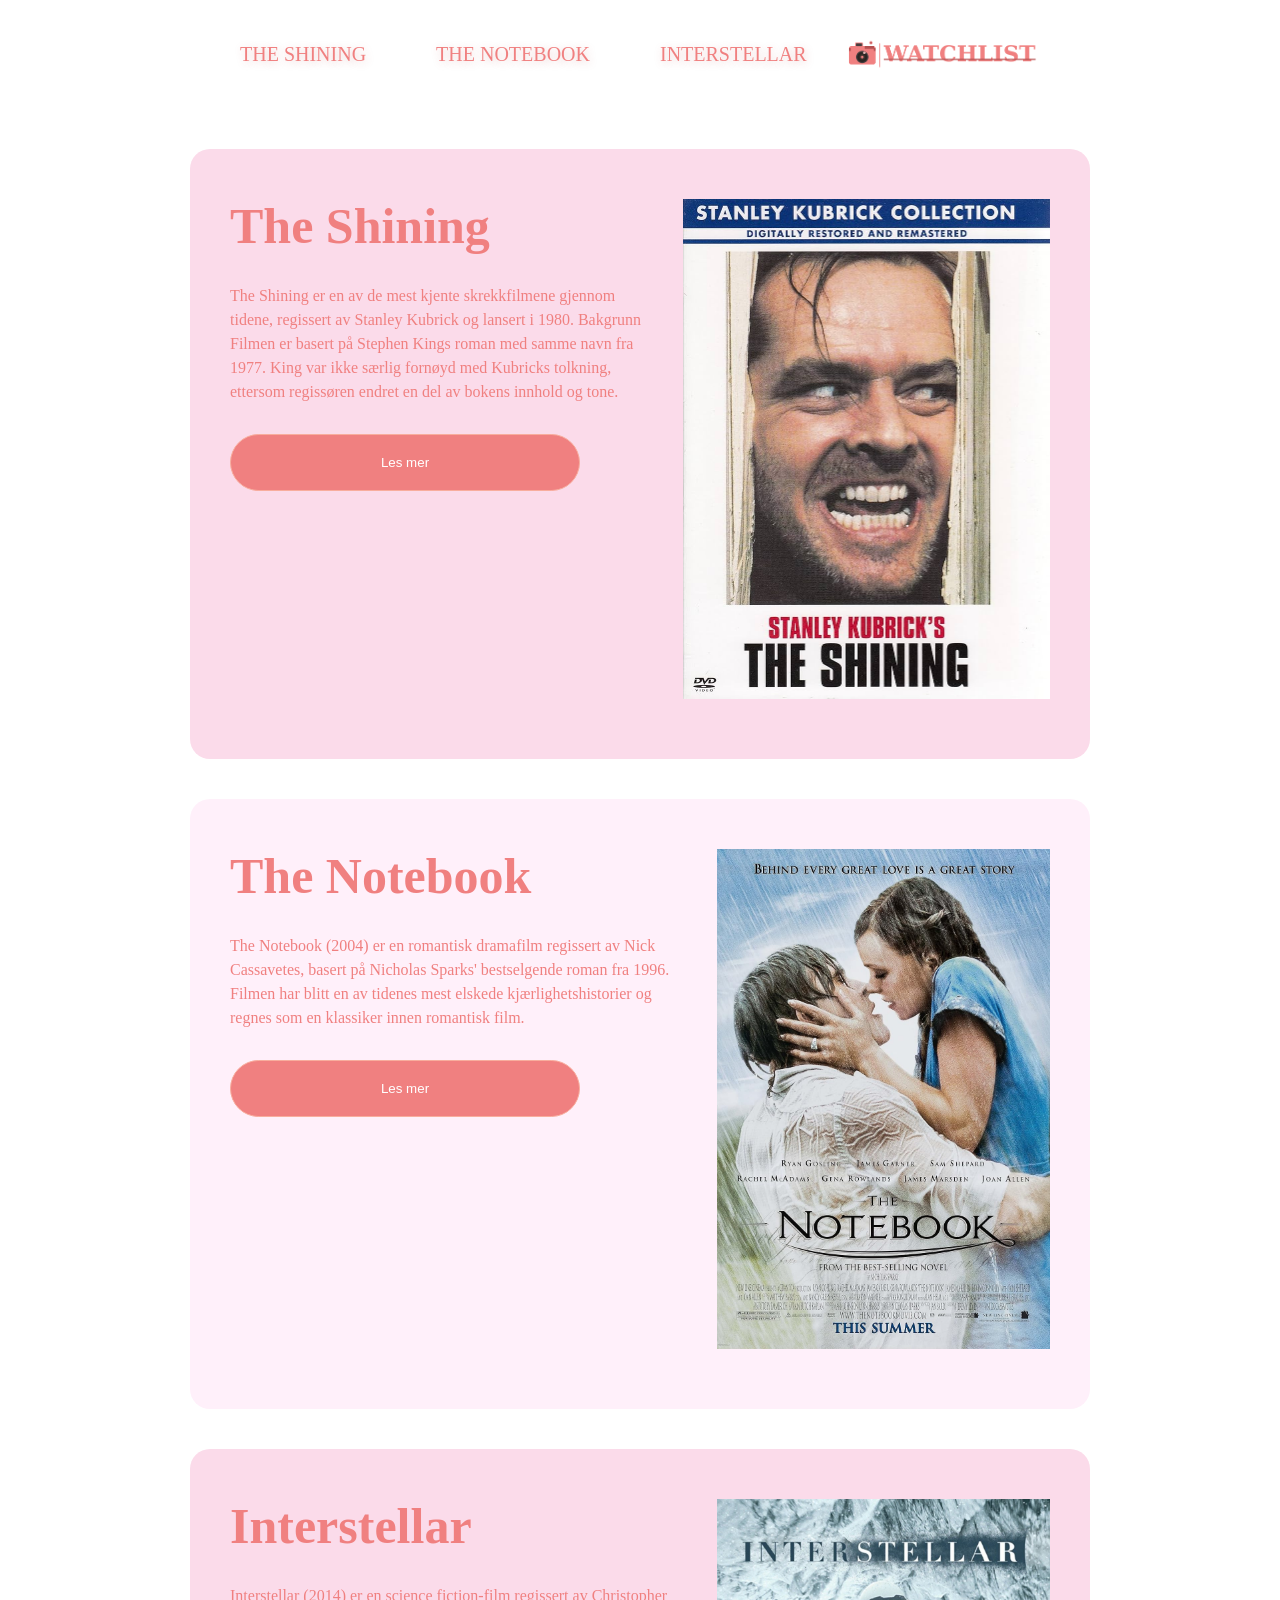
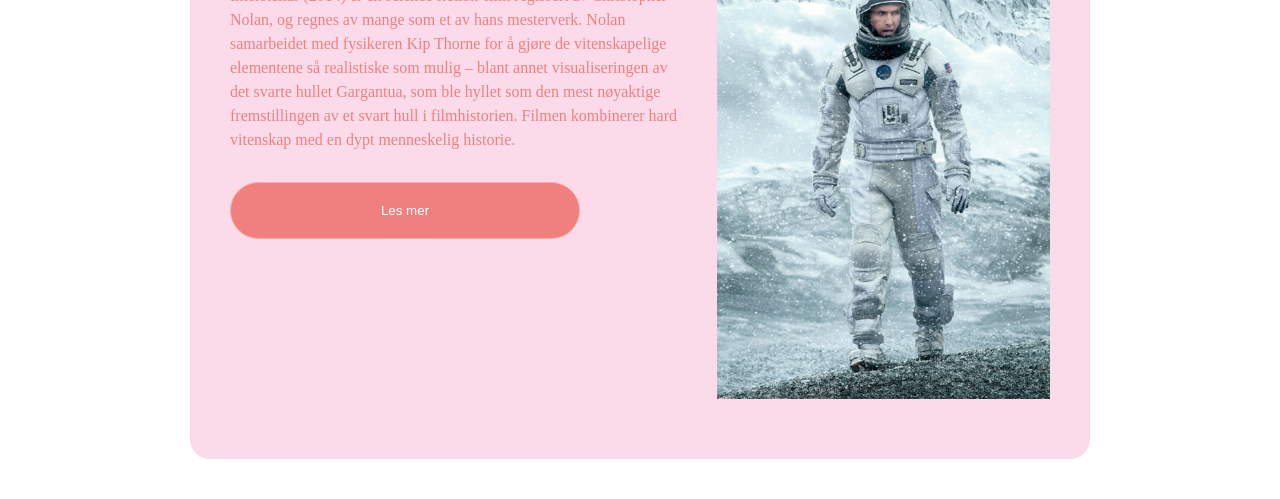
==== commit cff82719: "prøver å rydde opp rotet" ====
--- a/anbefalinger.html
+++ b/anbefalinger.html
@@ -22,7 +22,7 @@
       </div>
     </header>
     <section id="side4">
-      <div class="theshining">
+     <div class="teksten">
         <h1 class="overskrift2">The Shining</h1>
         <p>
           The Shining er en av de mest kjente skrekkfilmene gjennom tidene,
--- a/style.css
+++ b/style.css
@@ -136,15 +136,13 @@
   margin-top: 20px;
 }
 
- .anbefalinger section  {
+.anbefalinger section  {
   width: 900px;
-  min-height: 600px;
-  margin-top: 80px;
   border-radius: 20px;
   background-color: rgb(255, 240, 250);
-  padding: 20px;
-  display: flex;
-  margin: auto;
+  padding: 10px;
+  display: flex;
+  margin: 40px auto;
 }
 .bildeside2 {
   height: 500px;
@@ -165,7 +163,7 @@
 
 #side4 {
   background-color: rgb(251, 219, 234);
-  height: 100vh;
+  padding-bottom: 60px;
 }
 
 .teksten {
@@ -189,14 +187,12 @@
 }
 
 #side5 {
-  height: 100vh;
   background-color: rgb(255, 240, 250);
-  padding-top: 1px;
+  padding-bottom: 60px;
 }
 #side6 {
-  height: 100vh;
   background-color: rgb(251, 219, 234);
-  padding-top: 1px;
+  padding-bottom: 60px;
 }
 .interstellar {
   background-color: rgb(255, 240, 250);
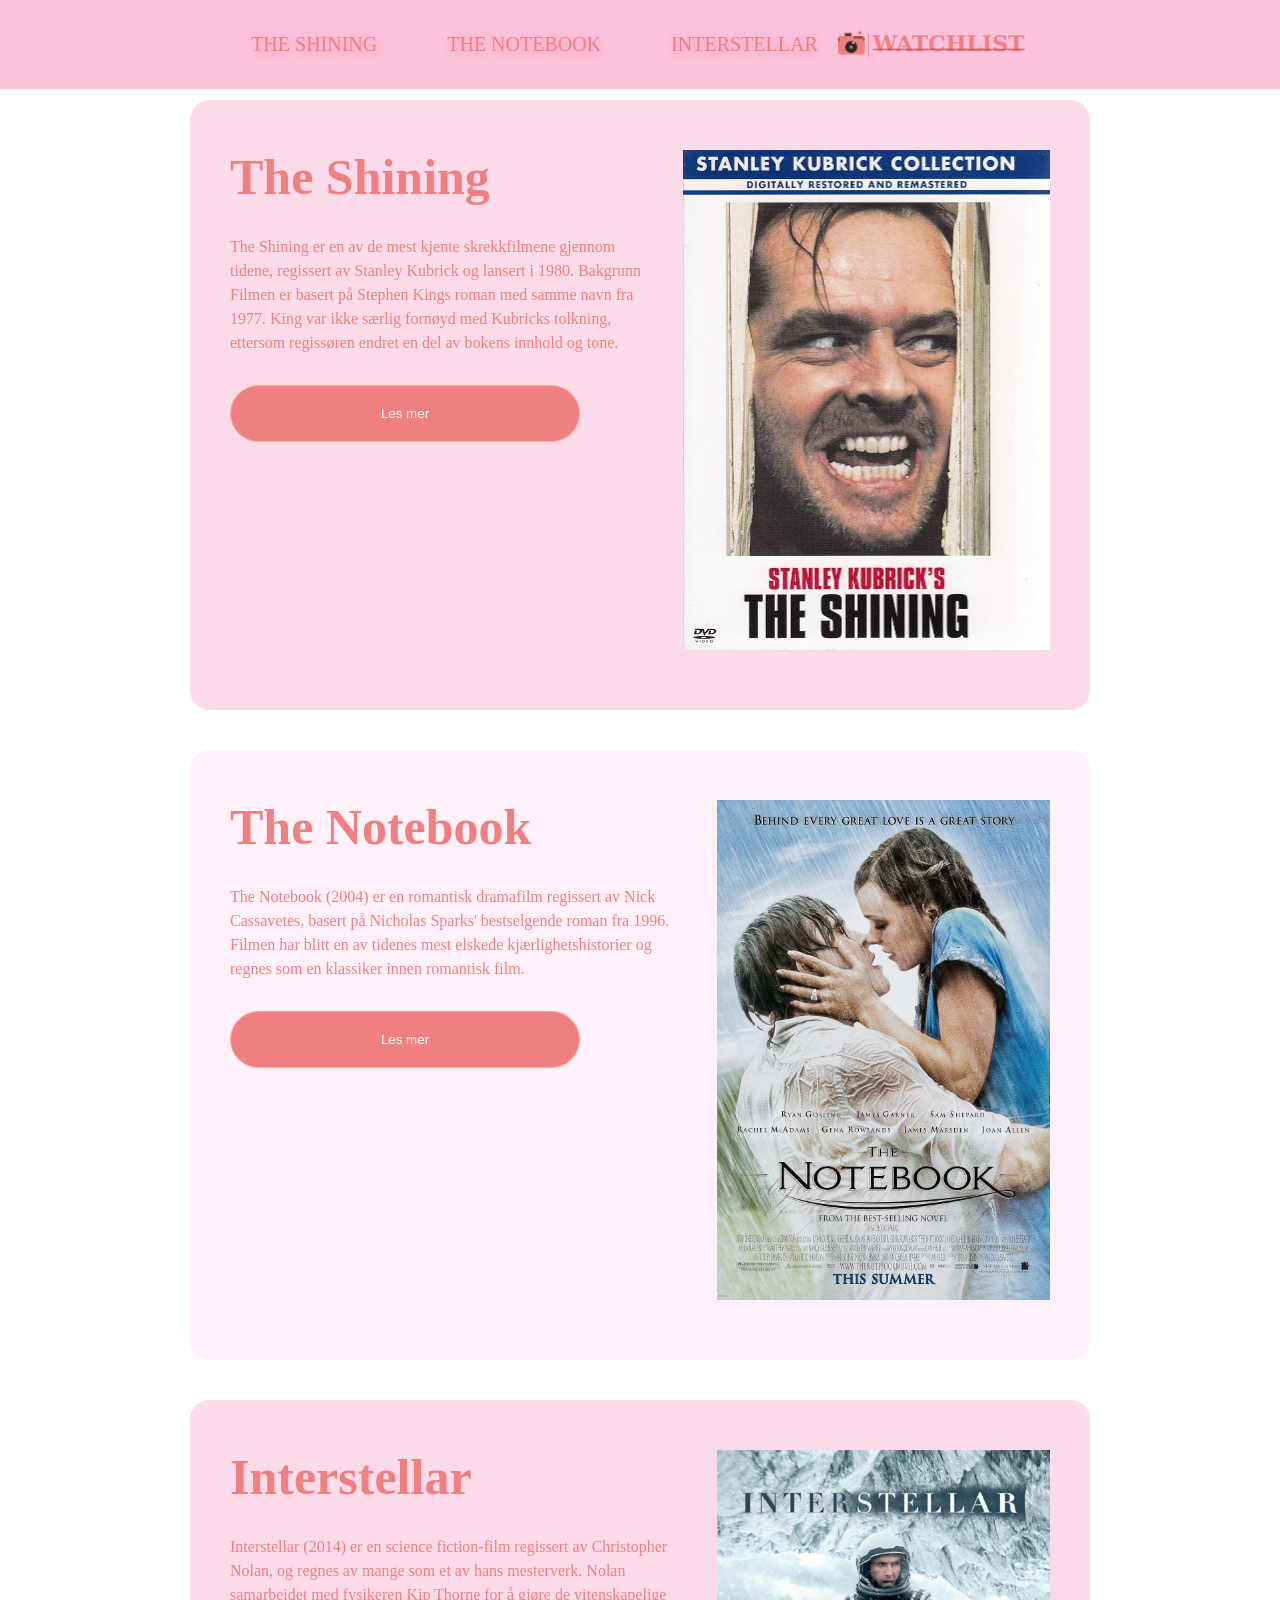
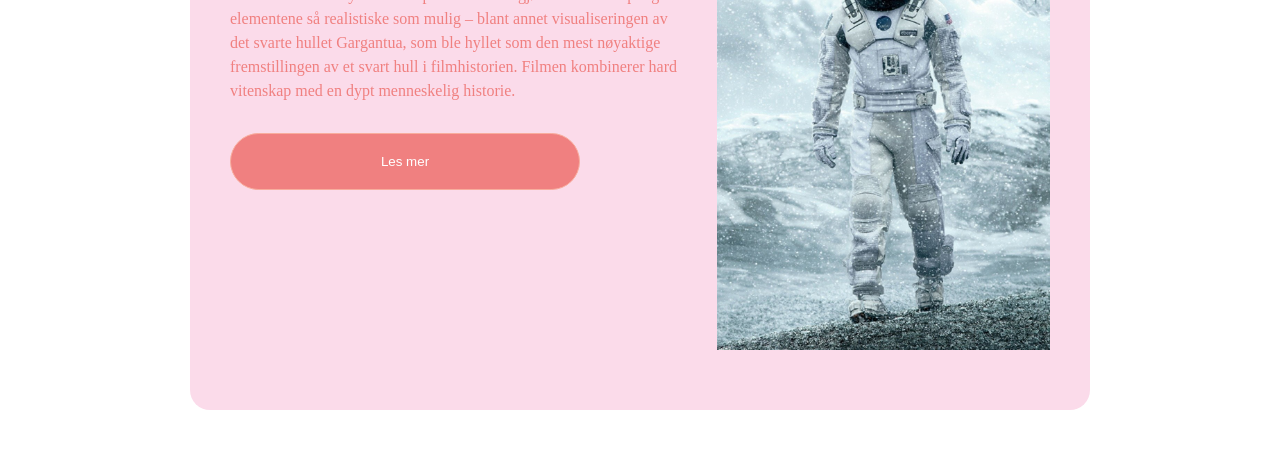
==== commit 0048ba61: "fikset header" ====
--- a/anbefalinger.html
+++ b/anbefalinger.html
@@ -7,7 +7,7 @@
     <title>Anbefalinger</title>
   </head>
   <body class="anbefalinger">
-    <header>
+    <header class="anbefalinger-header">
       <div class="container">
         <nav>
           <ul>
@@ -17,12 +17,14 @@
           </ul>
         </nav>
         <div>
-          <img class="bilde" src="Bilder/watchlist_logo_pink.png" />
+          <a href="index.html">
+            <img class="bilde" src="Bilder/watchlist_logo_pink.png" />
+          </a>
         </div>
       </div>
     </header>
     <section id="side4">
-     <div class="teksten">
+      <div class="teksten">
         <h1 class="overskrift2">The Shining</h1>
         <p>
           The Shining er en av de mest kjente skrekkfilmene gjennom tidene,
--- a/style.css
+++ b/style.css
@@ -38,14 +38,25 @@
   font-size: 20px;
 }
 
-header {
+.anbefalinger-header {
+  color: white;
+  padding: 20px;
+  position: fixed;
+  top: 0;
+  width: 100%;
+  background-color: rgb(253, 193, 220) ;
+  z-index: 100;
+}
+
+.header-index {
   color: white;
   padding: 30px;
+  background-color: #f8ad9d;
 }
 
 header .container {
   display: flex;
-  justify-content: space-between;
+  justify-content: space-evenly;
   align-items: center;
   font-family: "playwrite";
 }
@@ -164,6 +175,7 @@
 #side4 {
   background-color: rgb(251, 219, 234);
   padding-bottom: 60px;
+  margin-top:100px;
 }
 
 .teksten {
@@ -198,3 +210,7 @@
   background-color: rgb(255, 240, 250);
   margin-top: 100px;
 }
+
+#side4, #side5, #side6 {
+  scroll-margin-top: 90px;
+}
